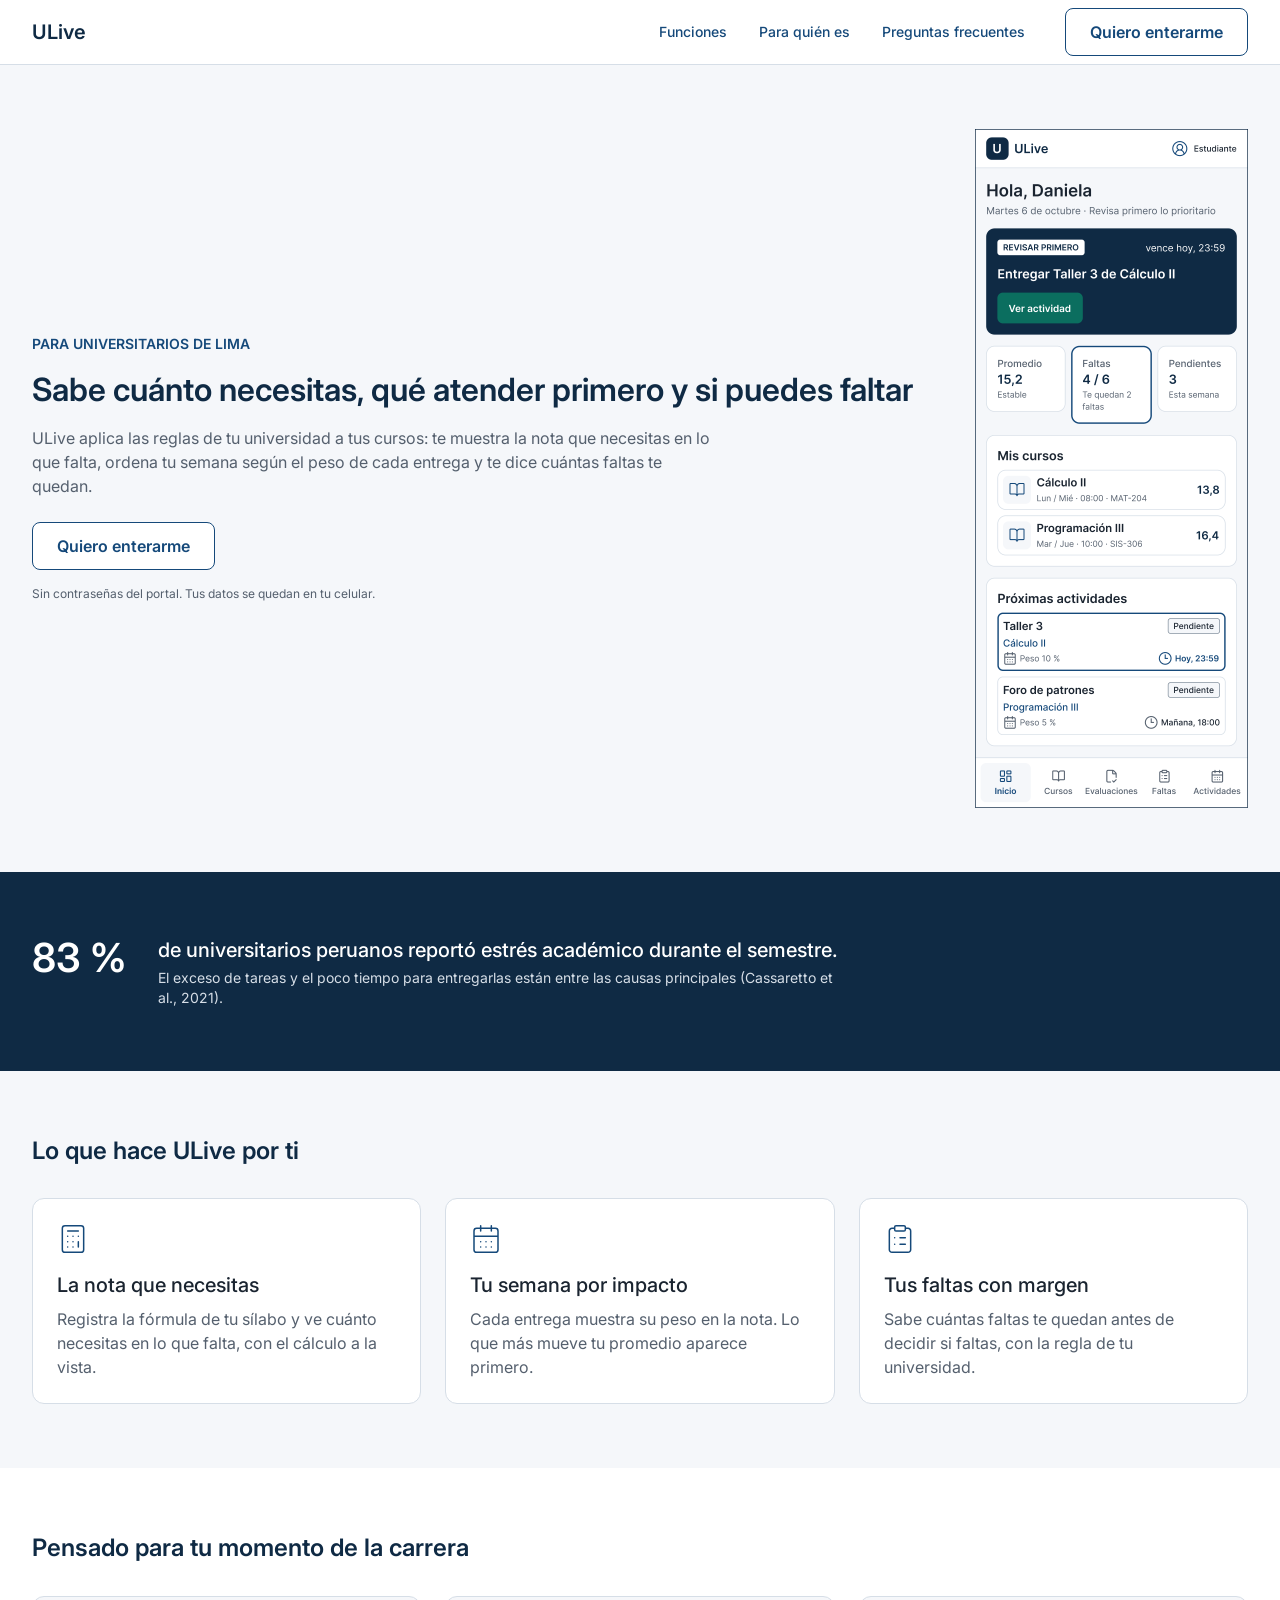
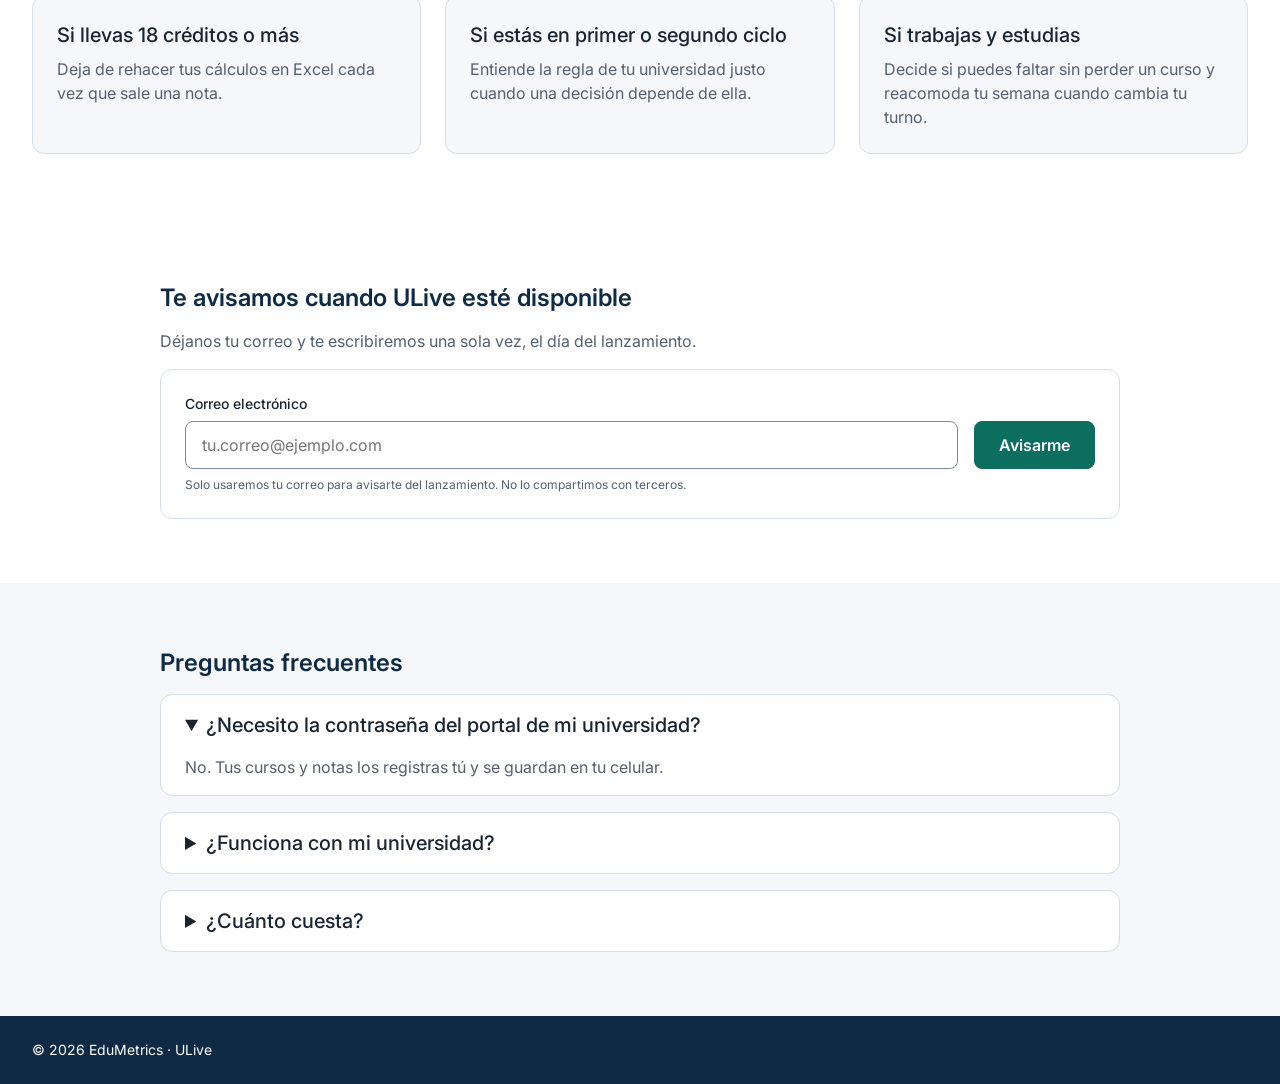
==== index.html @ b5608186 "Landing page y prototipo web de ULive" ====
<!DOCTYPE html>
<html lang="es">
<head>
  <meta charset="UTF-8">
  <meta name="viewport" content="width=device-width, initial-scale=1.0">
  <meta name="description" content="ULive conoce las reglas de tu universidad y las convierte en cálculos: cuánto necesitas en lo que te falta, qué entrega pesa más esta semana y cuántas faltas te quedan.">
  <meta name="keywords" content="ULive, universitarios, Lima, notas, faltas, gestión del tiempo académico">
  <meta name="author" content="EduMetrics">
  <title>ULive: notas, entregas y faltas según las reglas de tu universidad</title>
  <!-- Fuente Inter desde Google Fonts (pesos 400, 500 y 600) -->
  <link rel="stylesheet" href="https://fonts.googleapis.com/css2?family=Inter:wght@400;500;600&display=swap">
  <link rel="stylesheet" href="css/base.css">
  <link rel="stylesheet" href="css/landing.css">
</head>
<body>

  <!-- Encabezado con la marca y la navegación a las secciones -->
  <header class="encabezado">
    <div class="contenedor barra">
      <a class="marca" href="#inicio">ULive</a>
      <nav class="navegacion" aria-label="Secciones de la página">
        <ul>
          <li><a href="#funciones">Funciones</a></li>
          <li><a href="#para-quien-es">Para quién es</a></li>
          <li><a href="#preguntas-frecuentes">Preguntas frecuentes</a></li>
        </ul>
      </nav>
      <a class="boton boton-secundario boton-encabezado" href="#registro">Quiero enterarme</a>
    </div>
  </header>

  <main>

    <!-- 1. Qué resuelve ULive -->
    <section id="inicio" class="seccion portada">
      <div class="contenedor portada-fila">
        <div class="portada-texto">
          <p class="antetitulo">Para universitarios de Lima</p>
          <h1>Sabe cuánto necesitas, qué atender primero y si puedes faltar</h1>
          <p class="portada-descripcion">ULive aplica las reglas de tu universidad a tus cursos: te muestra la nota que necesitas en lo que falta, ordena tu semana según el peso de cada entrega y te dice cuántas faltas te quedan.</p>
          <div class="acciones">
            <a class="boton boton-secundario" href="#registro">Quiero enterarme</a>
          </div>
          <p class="texto-auxiliar">Sin contraseñas del portal. Tus datos se quedan en tu celular.</p>
        </div>
        <img class="vista-previa" src="img/vista-previa-app.png" alt="Vista previa de la pantalla de inicio de ULive: saludo a Daniela, la entrega prioritaria del Taller 3 de Cálculo II que vence hoy, promedio 15,2, 4 de 6 faltas usadas, 3 pendientes, sus cursos Cálculo II y Programación III y sus próximas actividades.">
      </div>
    </section>

    <!-- 2. Dato del problema -->
    <section id="problema" class="seccion problema">
      <div class="contenedor problema-fila">
        <p class="dato-cifra dato-numerico">83 %</p>
        <div class="problema-texto">
          <p class="dato-frase">de universitarios peruanos reportó estrés académico durante el semestre.</p>
          <p class="dato-fuente">El exceso de tareas y el poco tiempo para entregarlas están entre las causas principales (Cassaretto et al., 2021).</p>
        </div>
      </div>
    </section>

    <!-- 3. Funciones principales -->
    <section id="funciones" class="seccion funciones">
      <div class="contenedor">
        <h2>Lo que hace ULive por ti</h2>
        <div class="tarjetas">
          <article class="tarjeta tarjeta-funcion">
            <img class="icono-funcion" src="img/calculadora.svg" alt="">
            <h3>La nota que necesitas</h3>
            <p>Registra la fórmula de tu sílabo y ve cuánto necesitas en lo que falta, con el cálculo a la vista.</p>
          </article>
          <article class="tarjeta tarjeta-funcion">
            <img class="icono-funcion" src="img/calendario.svg" alt="">
            <h3>Tu semana por impacto</h3>
            <p>Cada entrega muestra su peso en la nota. Lo que más mueve tu promedio aparece primero.</p>
          </article>
          <article class="tarjeta tarjeta-funcion">
            <img class="icono-funcion" src="img/portapapeles.svg" alt="">
            <h3>Tus faltas con margen</h3>
            <p>Sabe cuántas faltas te quedan antes de decidir si faltas, con la regla de tu universidad.</p>
          </article>
        </div>
      </div>
    </section>

    <!-- 4. Beneficio para cada segmento -->
    <section id="para-quien-es" class="seccion segmentos">
      <div class="contenedor">
        <h2>Pensado para tu momento de la carrera</h2>
        <div class="tarjetas">
          <article class="tarjeta tarjeta-segmento">
            <h3>Si llevas 18 créditos o más</h3>
            <p>Deja de rehacer tus cálculos en Excel cada vez que sale una nota.</p>
          </article>
          <article class="tarjeta tarjeta-segmento">
            <h3>Si estás en primer o segundo ciclo</h3>
            <p>Entiende la regla de tu universidad justo cuando una decisión depende de ella.</p>
          </article>
          <article class="tarjeta tarjeta-segmento">
            <h3>Si trabajas y estudias</h3>
            <p>Decide si puedes faltar sin perder un curso y reacomoda tu semana cuando cambia tu turno.</p>
          </article>
        </div>
      </div>
    </section>

    <!-- 5. Registro de interesados -->
    <section id="registro" class="seccion registro">
      <div class="contenedor contenedor-estrecho">
        <h2>Te avisamos cuando ULive esté disponible</h2>
        <p class="registro-descripcion">Déjanos tu correo y te escribiremos una sola vez, el día del lanzamiento.</p>

        <!-- Tarjeta del registro: primero muestra el formulario y, tras un envío válido, la confirmación -->
        <div id="tarjeta-registro" class="tarjeta-registro">
          <form id="form-registro" class="formulario" action="#">
            <label for="correo">Correo electrónico</label>
            <div class="campo-fila">
              <input type="text" id="correo" class="campo" placeholder="tu.correo@ejemplo.com" aria-describedby="error-correo" aria-invalid="false">
              <button type="submit" class="boton boton-principal">Avisarme</button>
            </div>
            <p id="error-correo" class="mensaje-error"></p>
            <p class="texto-auxiliar">Solo usaremos tu correo para avisarte del lanzamiento. No lo compartimos con terceros.</p>
          </form>

          <!-- Confirmación (J27). El párrafo role="status" existe y está visible desde que carga
               la página (vacío, sin alto); el escudo y el detalle empiezan ocultos -->
          <div class="confirmacion">
            <img id="icono-confirmacion" class="icono-confirmacion" src="img/escudo-check.svg" alt="">
            <div class="confirmacion-texto">
              <p id="confirmacion" class="confirmacion-titulo" role="status"></p>
              <p id="confirmacion-detalle" class="confirmacion-detalle">Revisa tu bandeja de entrada el día del lanzamiento. Puedes darte de baja desde el mismo correo.</p>
            </div>
          </div>
        </div>
      </div>
    </section>

    <!-- 6. Preguntas frecuentes (sin JavaScript) -->
    <section id="preguntas-frecuentes" class="seccion preguntas">
      <div class="contenedor contenedor-estrecho">
        <h2>Preguntas frecuentes</h2>
        <details class="pregunta" open>
          <summary>¿Necesito la contraseña del portal de mi universidad?</summary>
          <p>No. Tus cursos y notas los registras tú y se guardan en tu celular.</p>
        </details>
        <details class="pregunta">
          <summary>¿Funciona con mi universidad?</summary>
          <p>Empezamos con universidades privadas de Lima. Al configurar la app eliges tu universidad y ULive aplica sus reglas de notas e inasistencias. Si tu curso usa una fórmula distinta, la registras tal como aparece en tu sílabo.</p>
        </details>
        <details class="pregunta">
          <summary>¿Cuánto cuesta?</summary>
          <p>Todavía estamos definiendo el precio. Si te registras, serás de los primeros en saberlo.</p>
        </details>
      </div>
    </section>

  </main>

  <footer class="pie">
    <div class="contenedor">
      <p>© 2026 EduMetrics · ULive</p>
    </div>
  </footer>

  <script src="js/landing.js"></script>
</body>
</html>
---- css/base.css ----
/*
  ULive · Hoja de estilos base
  La comparten la landing y la app: tokens, tipografía, botones y campos.

  Tokens de color (se repiten como valores literales; no hay variables CSS):
  | Token              | Hex     | Uso                                                        |
  |--------------------|---------|------------------------------------------------------------|
  | Fondo              | #F5F7FA | Fondo general (60 %)                                       |
  | Superficie         | #FFFFFF | Tarjetas, formularios y modales                            |
  | Primario           | #15497A | Encabezado, navegación, títulos, botón secundario (30 %)   |
  | Primario oscuro    | #0F2A44 | Estado :active y títulos de sección                        |
  | Acento             | #0B6E5F | Acción principal de cada pantalla (10 %)                   |
  | Texto principal    | #1A2430 | Cuerpo de texto, notas y cifras                            |
  | Texto secundario   | #55606E | Etiquetas, descripciones y textos de ayuda                 |
  | Estado seguro      | #1B7F4B | Curso aprobado, margen holgado, confirmaciones             |
  | Estado de atención | #8A5A00 | Curso que depende del final, margen reducido               |
  | Estado de riesgo   | #B3261E | Riesgo de desaprobar, umbral superado, errores             |
  | Borde interactivo  | #7D8B99 | Bordes de campos, selectores y tarjetas seleccionables     |
  | Divisor            | #D6DEE7 | Separadores decorativos                                    |

  Espaciado: solo 4, 8, 16, 24 y 32 px.
  Radios: 4 px etiquetas de estado, 8 px botones/campos/tarjetas de actividad,
  12 px tarjetas de curso y modales.
*/

/* ---------- Reinicio mínimo ---------- */
* {
  box-sizing: border-box;
}

body {
  margin: 0;
  background-color: #F5F7FA;
  color: #1A2430;
  font-family: 'Inter', Arial, Helvetica, sans-serif;
  font-size: 16px;
  font-weight: 400;
  line-height: 1.5;
}

h1, h2, h3, p, ul {
  margin: 0;
}

/* Excepción: con el encabezado fijo, los saltos a #seccion y el foco con Tab
   se detienen más abajo para no quedar tapados por el encabezado.
   Web: 65 px de encabezado + 7 px que sobresale el contorno de foco = 72 px. */
html {
  scroll-padding-top: 72px;
}

/* Foco visible (lectura U3S12): contorno primario separado del elemento */
a:focus-visible,
button:focus-visible,
input:focus-visible,
select:focus-visible,
textarea:focus-visible,
summary:focus-visible {
  outline: 3px solid #15497A;
  outline-offset: 4px;
}

img {
  max-width: 100%;
  height: auto;
}

/* ---------- Tipografía (versión web) ---------- */
h1 {
  color: #0F2A44;
  font-size: 32px;
  font-weight: 600;
  line-height: 1.25;
}

h2 {
  color: #0F2A44;
  font-size: 24px;
  font-weight: 600;
  line-height: 1.3;
}

h3 {
  color: #1A2430;
  font-size: 20px;
  font-weight: 500;
  line-height: 1.4;
}

/* Párrafos con longitud de línea de unos 75 caracteres */
p {
  max-width: 680px;
}

/* Cuerpo destacado */
.texto-destacado {
  font-weight: 500;
}

/* Etiqueta */
label,
.etiqueta {
  color: #1A2430;
  font-size: 14px;
  font-weight: 500;
  line-height: 1.4;
}

/* Dato numérico grande */
.dato-numerico {
  font-size: 40px;
  font-weight: 600;
  line-height: 1.1;
}

/* Texto auxiliar */
.texto-auxiliar {
  color: #55606E;
  font-size: 12px;
  font-weight: 400;
  line-height: 1.4;
}

/* ---------- Contenedores ---------- */
.contenedor {
  max-width: 1344px;
  margin: 0 auto;
  padding: 0 32px;
}

/* ---------- Botones ---------- */
/* 8 + 30 + 8 + 2 de borde = 48 px de alto, como en el mockup */
.boton {
  display: block;
  min-height: 44px;
  padding: 8px 24px;
  border: 1px solid #15497A;
  border-radius: 8px;
  font-family: 'Inter', Arial, Helvetica, sans-serif;
  font-size: 16px;
  font-weight: 600;
  line-height: 30px;
  text-align: center;
  text-decoration: none;
  white-space: nowrap;
  cursor: pointer;
}

/* Botón secundario: borde y texto primario sobre superficie */
.boton-secundario {
  background-color: #FFFFFF;
  color: #15497A;
}

.boton-secundario:hover {
  text-decoration: underline;
}

.boton-secundario:active {
  border-color: #0F2A44;
  color: #0F2A44;
}

/* Botón principal: el único elemento con color de acento */
.boton-principal {
  background-color: #0B6E5F;
  border-color: #0B6E5F;
  color: #FFFFFF;
}

.boton-principal:hover {
  text-decoration: underline;
}

.boton-principal:active {
  background-color: #0F2A44;
  border-color: #0F2A44;
}

/* ---------- Campos ---------- */
.campo {
  display: block;
  width: 100%;
  min-height: 44px;
  padding: 8px 16px;
  border: 1px solid #7D8B99;
  border-radius: 8px;
  background-color: #FFFFFF;
  color: #1A2430;
  font-family: 'Inter', Arial, Helvetica, sans-serif;
  font-size: 16px;
  font-weight: 400;
  line-height: 30px;
}

.campo:hover {
  border-color: #15497A;
}

/* Mensajes de error junto al campo */
.mensaje-error {
  color: #B3261E;
  font-size: 14px;
  font-weight: 500;
  line-height: 1.4;
}

/* ---------- Móvil ---------- */
@media screen and (max-width: 800px) {
  h1 {
    font-size: 24px;
  }

  h2 {
    font-size: 20px;
  }

  h3 {
    font-size: 18px;
  }

  .dato-numerico {
    font-size: 32px;
  }

  .contenedor {
    padding: 0 16px;
  }

  /* Móvil: 114 px de encabezado + 7 px del contorno, redondeado a 124 px */
  html {
    scroll-padding-top: 124px;
  }
}
---- css/landing.css ----
/*
  ULive · Estilos de la landing page
  Primero la versión web (1440 px) y al final la media query móvil.
  Los colores salen de la tabla de tokens de css/base.css.
*/

/* ---------- Secciones ---------- */
/* 32 px de la sección + 32 px del contenedor = 64 px arriba y abajo */
.seccion {
  padding: 32px 0;
}

.seccion .contenedor {
  padding: 32px;
}

/* Contenedor angosto para el formulario y las preguntas */
.contenedor-estrecho {
  max-width: 1024px;
}

/* ---------- Encabezado ---------- */
/* Excepción: el encabezado queda fijo arriba al desplazarse.
   Usa la misma excepción de navegación fija que el menú lateral y la barra inferior de la app. */
.encabezado {
  position: sticky;
  top: 0;
  background-color: #FFFFFF;
  border-bottom: 1px solid #D6DEE7;
}

.barra {
  display: flex;
  flex-direction: row;
  padding-top: 8px;
  padding-bottom: 8px;
}

/* El margen automático empuja la navegación y el botón a la derecha */
.marca {
  display: block;
  margin-right: auto;
  min-height: 44px;
  color: #0F2A44;
  font-size: 20px;
  font-weight: 600;
  line-height: 48px;
  text-decoration: none;
}

.marca:hover {
  text-decoration: underline;
}

.navegacion ul {
  display: flex;
  flex-direction: row;
  padding: 0;
}

.navegacion li {
  display: block;
  margin-left: 16px;
}

.navegacion a {
  display: block;
  min-height: 44px;
  padding: 0 8px;
  color: #15497A;
  font-size: 14px;
  font-weight: 500;
  line-height: 48px;
  text-decoration: none;
}

.navegacion a:hover {
  text-decoration: underline;
}

.navegacion a:active {
  color: #0F2A44;
}

.boton-encabezado {
  margin-left: 32px;
}

/* ---------- Primera sección ---------- */
.portada-fila {
  display: flex;
  flex-direction: row;
}

/* Márgenes automáticos arriba y abajo: centra el texto junto a la imagen */
.portada-texto {
  flex: 1;
  margin-top: auto;
  margin-bottom: auto;
}

.antetitulo {
  color: #15497A;
  font-size: 14px;
  font-weight: 600;
  line-height: 1.4;
  text-transform: uppercase;
}

.portada-texto h1 {
  margin-top: 16px;
}

.portada-descripcion {
  margin-top: 16px;
  color: #55606E;
}

.acciones {
  display: flex;
  flex-direction: row;
  margin-top: 24px;
}

.portada-texto .texto-auxiliar {
  margin-top: 16px;
}

.vista-previa {
  display: block;
  width: 273px;
  margin-left: 32px;
}

/* ---------- Dato del problema ---------- */
.problema {
  background-color: #0F2A44;
}

.problema-fila {
  display: flex;
  flex-direction: row;
}

.dato-cifra {
  color: #FFFFFF;
  white-space: nowrap;
}

.problema-texto {
  margin-top: auto;
  margin-bottom: auto;
  margin-left: 32px;
}

.dato-frase {
  color: #FFFFFF;
  font-size: 20px;
  font-weight: 500;
  line-height: 1.4;
}

.dato-fuente {
  margin-top: 4px;
  color: #D6DEE7;
  font-size: 14px;
  font-weight: 400;
  line-height: 1.4;
}

/* ---------- Tarjetas (funciones y segmentos) ---------- */
.funciones h2,
.segmentos h2 {
  margin-bottom: 32px;
}

.tarjetas {
  display: flex;
  flex-direction: row;
  flex-wrap: wrap;
}

.tarjeta {
  flex: 1;
  margin-left: 24px;
  padding: 24px;
  border: 1px solid #D6DEE7;
  border-radius: 12px;
}

.tarjeta:first-child {
  margin-left: 0;
}

.tarjeta p {
  margin-top: 8px;
  color: #55606E;
}

.tarjeta-funcion {
  background-color: #FFFFFF;
}

.icono-funcion {
  display: block;
  width: 32px;
  height: 32px;
  margin-bottom: 16px;
}

.segmentos {
  background-color: #FFFFFF;
}

.tarjeta-segmento {
  background-color: #F5F7FA;
}

/* ---------- Registro de interesados ---------- */
.registro {
  background-color: #FFFFFF;
}

.registro-descripcion {
  margin-top: 16px;
  color: #55606E;
}

/* Tarjeta que contiene el formulario y la confirmación */
.tarjeta-registro {
  margin-top: 16px;
  padding: 24px;
  border: 1px solid #D6DEE7;
  border-radius: 12px;
  background-color: #FFFFFF;
}

.formulario label {
  display: block;
  margin-bottom: 8px;
}

.campo-fila {
  display: flex;
  flex-direction: row;
}

.campo-fila .campo {
  flex: 1;
}

.campo-fila .boton {
  margin-left: 16px;
}

.formulario .mensaje-error {
  margin-top: 8px;
}

.formulario .texto-auxiliar {
  margin-top: 8px;
}

/* La fila de confirmación siempre está en la página. Mientras el párrafo de
   estado está vacío y el escudo y el detalle están ocultos, no ocupa alto. */
.confirmacion {
  display: flex;
  flex-direction: row;
}

/* Empiezan ocultos; el JS los muestra con display: block */
.icono-confirmacion,
.confirmacion-detalle {
  display: none;
}

.icono-confirmacion {
  width: 28px;
  height: 28px;
  margin-top: auto;
  margin-bottom: auto;
}

.confirmacion-texto {
  flex: 1;
  margin-left: 16px;
}

.confirmacion-texto p {
  color: #55606E;
}

.confirmacion-texto .confirmacion-detalle {
  margin-top: 4px;
}

.confirmacion-texto .confirmacion-titulo {
  color: #1B7F4B;
  font-size: 20px;
  font-weight: 600;
  line-height: 1.4;
}

/* ---------- Preguntas frecuentes ---------- */
.pregunta {
  margin-top: 16px;
  border: 1px solid #D6DEE7;
  border-radius: 12px;
  background-color: #FFFFFF;
}

.pregunta summary {
  min-height: 44px;
  padding: 16px 24px;
  color: #1A2430;
  font-size: 20px;
  font-weight: 500;
  line-height: 1.4;
  cursor: pointer;
}

.pregunta summary:hover {
  text-decoration: underline;
}

.pregunta p {
  padding: 0 24px 16px 24px;
  color: #55606E;
}

/* ---------- Pie de página ---------- */
.pie {
  background-color: #0F2A44;
}

.pie .contenedor {
  padding-top: 24px;
  padding-bottom: 24px;
}

.pie p {
  color: #FFFFFF;
  font-size: 14px;
  font-weight: 400;
  line-height: 1.4;
}

/* =========================================================
   Móvil: una sola columna y márgenes laterales de 16 px
   ========================================================= */
@media screen and (max-width: 800px) {
  .seccion {
    padding: 16px 0;
  }

  .seccion .contenedor {
    padding: 16px;
  }

  /* Encabezado compacto en dos filas: marca arriba y enlaces debajo.
     Así el encabezado fijo ocupa unos 113 px y no 170 px de la pantalla. */
  .barra {
    flex-wrap: wrap;
  }

  .navegacion {
    width: 100%;
  }

  .navegacion ul {
    display: block;
    line-height: 48px;
  }

  /* Enlaces en línea; el relleno vertical da un área táctil de unos 49 px */
  .navegacion li {
    display: inline;
    margin-left: 0;
  }

  .navegacion a {
    display: inline;
    padding: 16px 4px;
  }

  /* El mismo botón está en la primera sección, justo debajo */
  .boton-encabezado {
    display: none;
  }

  /* Primera sección: el texto primero y la vista previa debajo */
  .portada-fila {
    flex-direction: column;
  }

  .vista-previa {
    margin: 32px auto 0 auto;
  }

  .problema-fila {
    flex-direction: column;
  }

  .problema-texto {
    margin-top: 8px;
    margin-left: 0;
  }

  .dato-frase {
    font-size: 18px;
  }

  .funciones h2,
  .segmentos h2 {
    margin-bottom: 16px;
  }

  .tarjetas {
    flex-direction: column;
  }

  .tarjeta {
    margin-top: 16px;
    margin-left: 0;
    padding: 16px;
  }

  .tarjeta:first-child {
    margin-top: 0;
  }

  .tarjeta-registro {
    padding: 16px;
  }

  /* Campo y botón apilados */
  .campo-fila {
    flex-direction: column;
  }

  .campo-fila .boton {
    margin-top: 8px;
    margin-left: 0;
  }

  .confirmacion-texto .confirmacion-titulo {
    font-size: 18px;
  }

  .pregunta summary {
    padding: 16px;
    font-size: 18px;
  }

  .pregunta p {
    padding: 0 16px 16px 16px;
  }

  .pie .contenedor {
    padding-top: 16px;
    padding-bottom: 16px;
  }
}
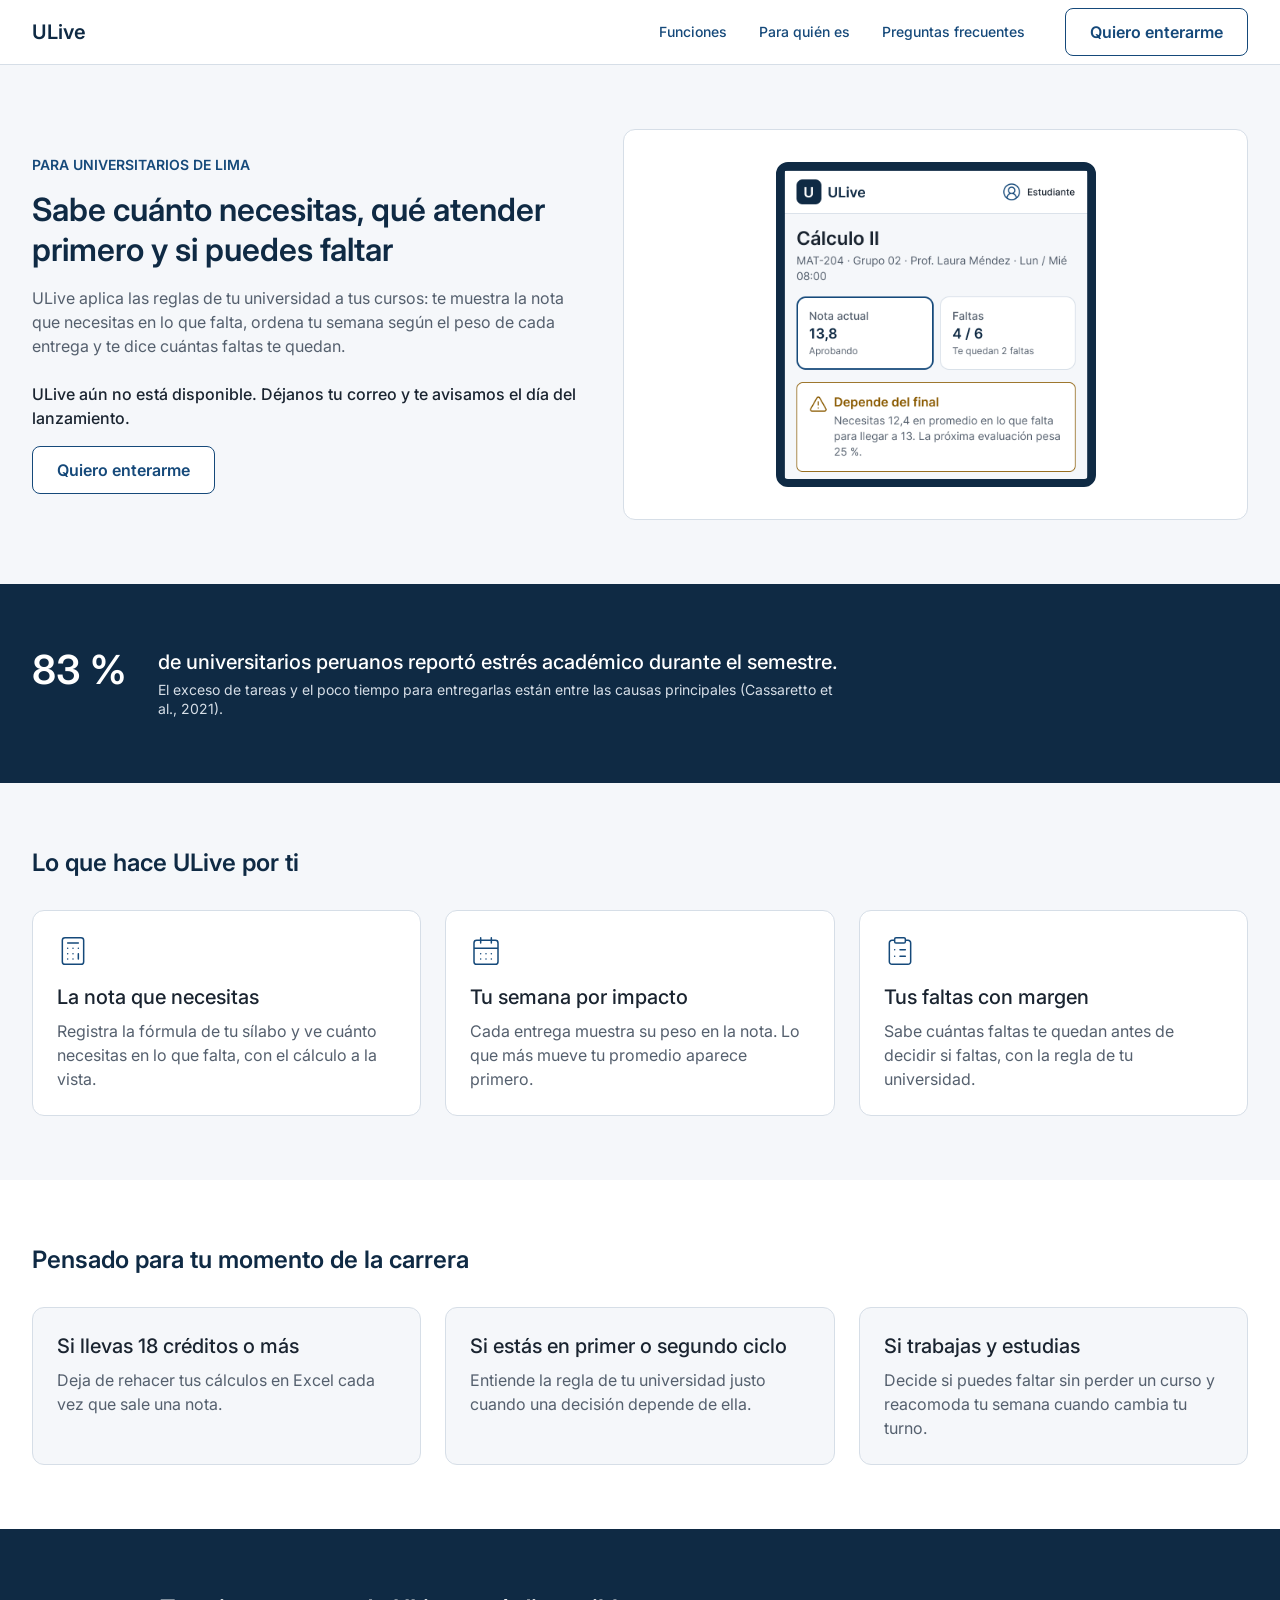
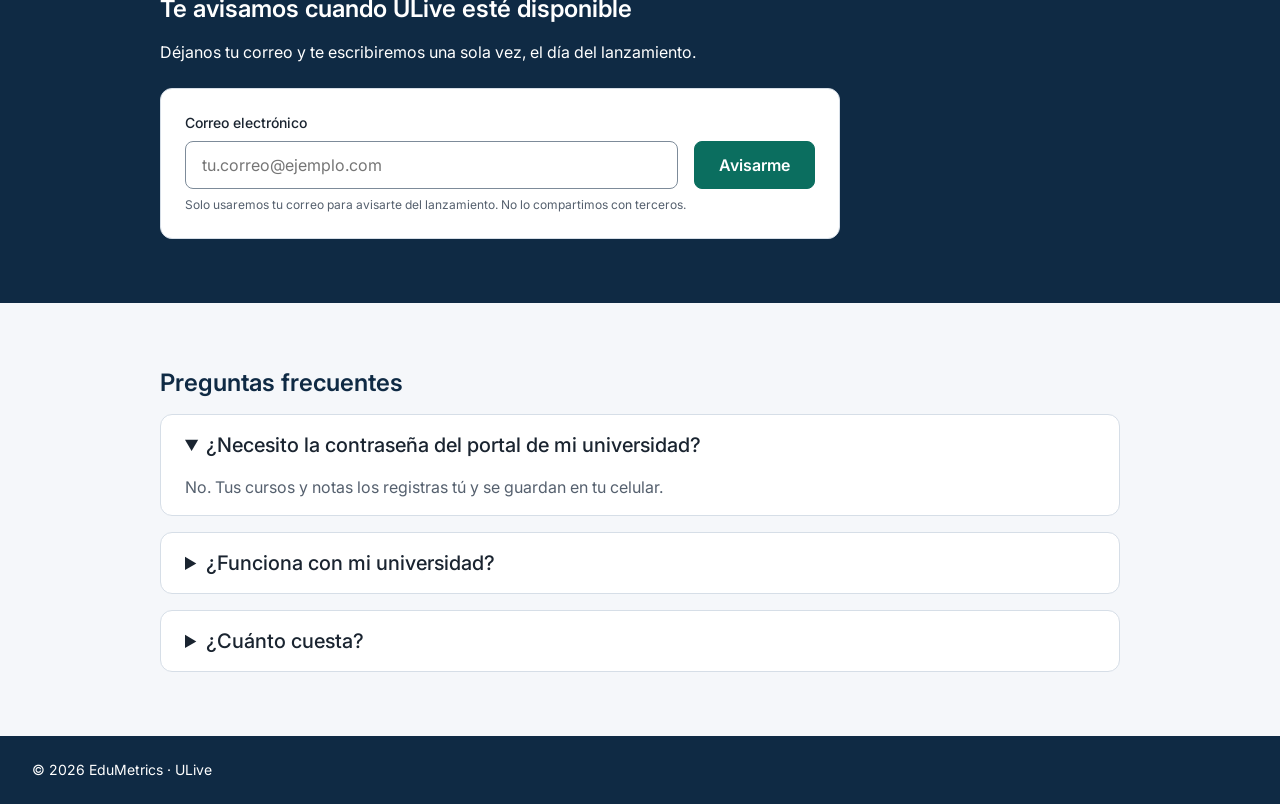
==== commit bbca9527: "Landing: correcciones de la auditoría (harden, recorte de J14, diseño plano)" ====
--- a/index.html
+++ b/index.html
@@ -38,12 +38,17 @@
           <p class="antetitulo">Para universitarios de Lima</p>
           <h1>Sabe cuánto necesitas, qué atender primero y si puedes faltar</h1>
           <p class="portada-descripcion">ULive aplica las reglas de tu universidad a tus cursos: te muestra la nota que necesitas en lo que falta, ordena tu semana según el peso de cada entrega y te dice cuántas faltas te quedan.</p>
+          <p class="portada-aviso texto-destacado">ULive aún no está disponible. Déjanos tu correo y te avisamos el día del lanzamiento.</p>
           <div class="acciones">
             <a class="boton boton-secundario" href="#registro">Quiero enterarme</a>
           </div>
-          <p class="texto-auxiliar">Sin contraseñas del portal. Tus datos se quedan en tu celular.</p>
         </div>
-        <img class="vista-previa" src="img/vista-previa-app.png" alt="Vista previa de la pantalla de inicio de ULive: saludo a Daniela, la entrega prioritaria del Taller 3 de Cálculo II que vence hoy, promedio 15,2, 4 de 6 faltas usadas, 3 pendientes, sus cursos Cálculo II y Programación III y sus próximas actividades.">
+        <!-- Escenario de la vista previa: la imagen de fondo va aquí y no detrás del texto -->
+        <div class="portada-escenario">
+          <div class="telefono">
+            <img class="vista-previa" src="img/vista-previa-recorte.png" width="780" height="792" alt="Vista previa del detalle del curso Cálculo II en ULive: nota actual 13,8 (aprobando), 4 de 6 faltas usadas con 2 restantes y el aviso «Depende del final: necesitas 12,4 en promedio en lo que falta para llegar a 13; la próxima evaluación pesa 25 %».">
+          </div>
+        </div>
       </div>
     </section>
 
@@ -111,13 +116,14 @@
 
         <!-- Tarjeta del registro: primero muestra el formulario y, tras un envío válido, la confirmación -->
         <div id="tarjeta-registro" class="tarjeta-registro">
-          <form id="form-registro" class="formulario" action="#">
+          <form id="form-registro" class="formulario" action="#" novalidate>
             <label for="correo">Correo electrónico</label>
             <div class="campo-fila">
-              <input type="text" id="correo" class="campo" placeholder="tu.correo@ejemplo.com" aria-describedby="error-correo" aria-invalid="false">
+              <input type="email" id="correo" class="campo" placeholder="tu.correo@ejemplo.com" aria-describedby="error-correo" aria-invalid="false">
               <button type="submit" class="boton boton-principal">Avisarme</button>
             </div>
-            <p id="error-correo" class="mensaje-error"></p>
+            <!-- role="status": el lector de pantalla anuncia el error al aparecer, también en blur -->
+            <p id="error-correo" class="mensaje-error" role="status"></p>
             <p class="texto-auxiliar">Solo usaremos tu correo para avisarte del lanzamiento. No lo compartimos con terceros.</p>
           </form>
 
@@ -128,6 +134,8 @@
             <div class="confirmacion-texto">
               <p id="confirmacion" class="confirmacion-titulo" role="status"></p>
               <p id="confirmacion-detalle" class="confirmacion-detalle">Revisa tu bandeja de entrada el día del lanzamiento. Puedes darte de baja desde el mismo correo.</p>
+              <!-- Empieza oculto; tras confirmar vuelve a mostrar el formulario con el correo escrito -->
+              <a id="usar-otro-correo" class="enlace-otro-correo" href="#registro">Usar otro correo</a>
             </div>
           </div>
         </div>
--- a/css/landing.css
+++ b/css/landing.css
@@ -92,11 +92,17 @@
   flex-direction: row;
 }
 
-/* Márgenes automáticos arriba y abajo: centra el texto junto a la imagen */
+/* Márgenes automáticos arriba y abajo: centra el texto junto al escenario.
+   Texto y escenario se reparten el ancho en dos mitades. */
 .portada-texto {
   flex: 1;
   margin-top: auto;
   margin-bottom: auto;
+}
+
+/* El título se corta en dos líneas en vez de cruzar toda la página */
+.portada-texto h1 {
+  max-width: 560px;
 }
 
 .antetitulo {
@@ -116,20 +122,45 @@
   color: #55606E;
 }
 
+/* Aviso de prelanzamiento: cuerpo destacado, justo antes de la acción que lo resuelve */
+.portada-aviso {
+  margin-top: 24px;
+  color: #1A2430;
+}
+
 .acciones {
   display: flex;
   flex-direction: row;
-  margin-top: 24px;
-}
-
-.portada-texto .texto-auxiliar {
   margin-top: 16px;
+}
+
+/* Escenario: superficie donde se apoya el teléfono. La imagen de fondo de la
+   portada va en esta caja (background-image), nunca detrás del texto, para que
+   el contraste AA del texto no dependa de la imagen. */
+.portada-escenario {
+  flex: 1;
+  margin-left: 32px;
+  padding: 32px;
+  border: 1px solid #D6DEE7;
+  border-radius: 12px;
+  background-color: #FFFFFF;
+  background-repeat: no-repeat;
+  background-position: center center;
+}
+
+/* Marco de celular: borde grueso como bisel y radio de tarjeta, sin sombra (diseño plano) */
+.telefono {
+  width: 320px;
+  margin: 0 auto;
+  border: 8px solid #0F2A44;
+  border-radius: 12px;
+  background-color: #0F2A44;
 }
 
 .vista-previa {
   display: block;
-  width: 273px;
-  margin-left: 32px;
+  width: 100%;
+  border-radius: 4px;
 }
 
 /* ---------- Dato del problema ---------- */
@@ -217,18 +248,24 @@
 }
 
 /* ---------- Registro de interesados ---------- */
+/* Banda oscura: la acción principal de la página se separa de los segmentos */
 .registro {
-  background-color: #FFFFFF;
+  background-color: #0F2A44;
+}
+
+.registro h2 {
+  color: #FFFFFF;
 }
 
 .registro-descripcion {
   margin-top: 16px;
-  color: #55606E;
-}
-
-/* Tarjeta que contiene el formulario y la confirmación */
+  color: #FFFFFF;
+}
+
+/* Tarjeta que contiene el formulario y la confirmación (unos 75 caracteres de ancho) */
 .tarjeta-registro {
-  margin-top: 16px;
+  max-width: 680px;
+  margin-top: 24px;
   padding: 24px;
   border: 1px solid #D6DEE7;
   border-radius: 12px;
@@ -292,6 +329,27 @@
 
 .confirmacion-texto .confirmacion-detalle {
   margin-top: 4px;
+}
+
+/* "Usar otro correo": empieza oculto y el JS lo muestra con display: block.
+   Enlace subrayado en primario; al pasar el cursor se quita el subrayado. */
+.confirmacion-texto .enlace-otro-correo {
+  display: none;
+  min-height: 44px;
+  margin-top: 8px;
+  color: #15497A;
+  font-size: 16px;
+  font-weight: 500;
+  line-height: 44px;
+  text-decoration: underline;
+}
+
+.confirmacion-texto .enlace-otro-correo:hover {
+  text-decoration: none;
+}
+
+.confirmacion-texto .enlace-otro-correo:active {
+  color: #0F2A44;
 }
 
 .confirmacion-texto .confirmacion-titulo {
@@ -393,8 +451,14 @@
     flex-direction: column;
   }
 
-  .vista-previa {
-    margin: 32px auto 0 auto;
+  .portada-escenario {
+    margin-top: 24px;
+    margin-left: 0;
+    padding: 8px;
+  }
+
+  .telefono {
+    width: 100%;
   }
 
   .problema-fila {
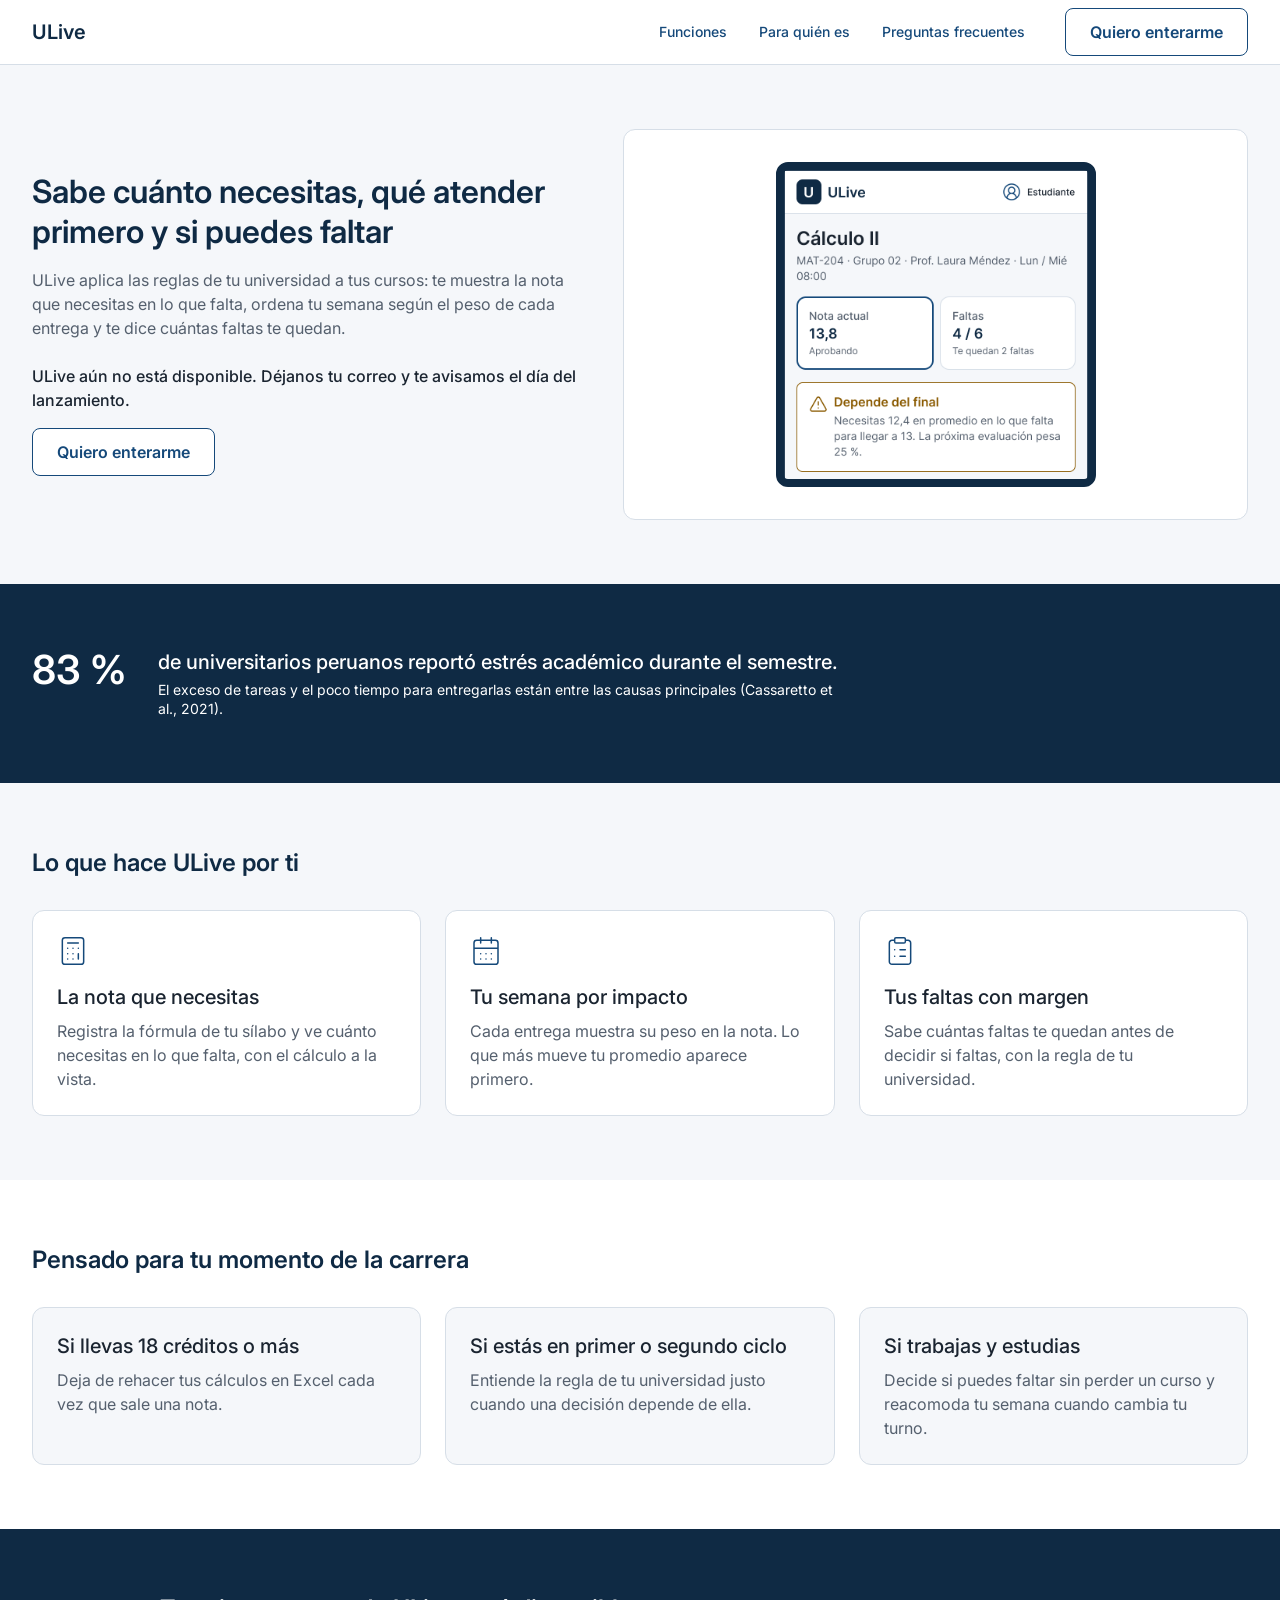
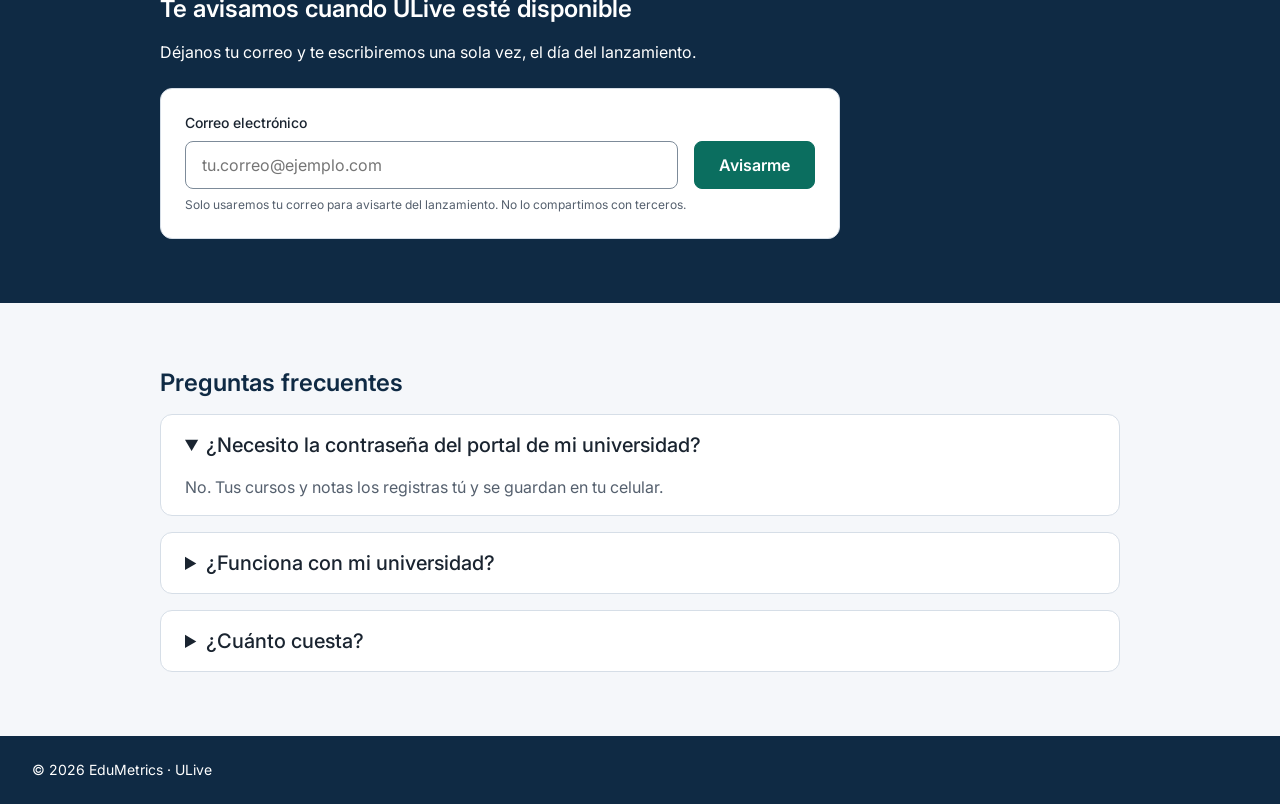
==== commit af8b47a2: "Landing: cierre de la auditoría (autocomplete, antetítulo, limpieza)" ====
--- a/index.html
+++ b/index.html
@@ -35,7 +35,6 @@
     <section id="inicio" class="seccion portada">
       <div class="contenedor portada-fila">
         <div class="portada-texto">
-          <p class="antetitulo">Para universitarios de Lima</p>
           <h1>Sabe cuánto necesitas, qué atender primero y si puedes faltar</h1>
           <p class="portada-descripcion">ULive aplica las reglas de tu universidad a tus cursos: te muestra la nota que necesitas en lo que falta, ordena tu semana según el peso de cada entrega y te dice cuántas faltas te quedan.</p>
           <p class="portada-aviso texto-destacado">ULive aún no está disponible. Déjanos tu correo y te avisamos el día del lanzamiento.</p>
@@ -43,7 +42,7 @@
             <a class="boton boton-secundario" href="#registro">Quiero enterarme</a>
           </div>
         </div>
-        <!-- Escenario de la vista previa: la imagen de fondo va aquí y no detrás del texto -->
+        <!-- Escenario de la vista previa: superficie blanca con el marco de celular -->
         <div class="portada-escenario">
           <div class="telefono">
             <img class="vista-previa" src="img/vista-previa-recorte.png" width="780" height="792" alt="Vista previa del detalle del curso Cálculo II en ULive: nota actual 13,8 (aprobando), 4 de 6 faltas usadas con 2 restantes y el aviso «Depende del final: necesitas 12,4 en promedio en lo que falta para llegar a 13; la próxima evaluación pesa 25 %».">
@@ -119,7 +118,7 @@
           <form id="form-registro" class="formulario" action="#" novalidate>
             <label for="correo">Correo electrónico</label>
             <div class="campo-fila">
-              <input type="email" id="correo" class="campo" placeholder="tu.correo@ejemplo.com" aria-describedby="error-correo" aria-invalid="false">
+              <input type="email" id="correo" class="campo" placeholder="tu.correo@ejemplo.com" autocomplete="email" aria-describedby="error-correo" aria-invalid="false">
               <button type="submit" class="boton boton-principal">Avisarme</button>
             </div>
             <!-- role="status": el lector de pantalla anuncia el error al aparecer, también en blur -->
@@ -134,8 +133,11 @@
             <div class="confirmacion-texto">
               <p id="confirmacion" class="confirmacion-titulo" role="status"></p>
               <p id="confirmacion-detalle" class="confirmacion-detalle">Revisa tu bandeja de entrada el día del lanzamiento. Puedes darte de baja desde el mismo correo.</p>
-              <!-- Empieza oculto; tras confirmar vuelve a mostrar el formulario con el correo escrito -->
-              <a id="usar-otro-correo" class="enlace-otro-correo" href="#registro">Usar otro correo</a>
+              <!-- La fila empieza oculta; el enlace vuelve a mostrar el formulario con el correo escrito.
+                   La fila flex hace que el enlace mida solo su texto y no toda la columna. -->
+              <div id="fila-enlace" class="fila-enlace">
+                <a id="usar-otro-correo" class="enlace-otro-correo" href="#registro">Usar otro correo</a>
+              </div>
             </div>
           </div>
         </div>
--- a/css/landing.css
+++ b/css/landing.css
@@ -105,18 +105,6 @@
   max-width: 560px;
 }
 
-.antetitulo {
-  color: #15497A;
-  font-size: 14px;
-  font-weight: 600;
-  line-height: 1.4;
-  text-transform: uppercase;
-}
-
-.portada-texto h1 {
-  margin-top: 16px;
-}
-
 .portada-descripcion {
   margin-top: 16px;
   color: #55606E;
@@ -134,9 +122,7 @@
   margin-top: 16px;
 }
 
-/* Escenario: superficie donde se apoya el teléfono. La imagen de fondo de la
-   portada va en esta caja (background-image), nunca detrás del texto, para que
-   el contraste AA del texto no dependa de la imagen. */
+/* Escenario: superficie blanca donde se apoya el teléfono */
 .portada-escenario {
   flex: 1;
   margin-left: 32px;
@@ -144,8 +130,6 @@
   border: 1px solid #D6DEE7;
   border-radius: 12px;
   background-color: #FFFFFF;
-  background-repeat: no-repeat;
-  background-position: center center;
 }
 
 /* Marco de celular: borde grueso como bisel y radio de tarjeta, sin sombra (diseño plano) */
@@ -193,7 +177,7 @@
 
 .dato-fuente {
   margin-top: 4px;
-  color: #D6DEE7;
+  color: #FFFFFF;
   font-size: 14px;
   font-weight: 400;
   line-height: 1.4;
@@ -311,11 +295,12 @@
   display: none;
 }
 
+/* El escudo se alinea arriba, con la primera línea del título: 28 px de alto,
+   igual que esa línea en web (20 px × 1.4). Con un correo largo en varias
+   líneas, el ícono sigue marcando el inicio del mensaje. */
 .icono-confirmacion {
   width: 28px;
   height: 28px;
-  margin-top: auto;
-  margin-bottom: auto;
 }
 
 .confirmacion-texto {
@@ -331,12 +316,18 @@
   margin-top: 4px;
 }
 
-/* "Usar otro correo": empieza oculto y el JS lo muestra con display: block.
-   Enlace subrayado en primario; al pasar el cursor se quita el subrayado. */
+/* Fila de "Usar otro correo": empieza oculta y el JS la muestra con display: flex.
+   Como el enlace es un elemento de una fila flex, mide solo su texto y acepta
+   min-height; así el contorno de foco no ocupa toda la columna. */
+.confirmacion-texto .fila-enlace {
+  display: none;
+  flex-direction: row;
+  margin-top: 8px;
+}
+
+/* Enlace subrayado en primario; al pasar el cursor se quita el subrayado */
 .confirmacion-texto .enlace-otro-correo {
-  display: none;
   min-height: 44px;
-  margin-top: 8px;
   color: #15497A;
   font-size: 16px;
   font-weight: 500;
@@ -357,6 +348,9 @@
   font-size: 20px;
   font-weight: 600;
   line-height: 1.4;
+  /* Excepción (ver README): un correo largo sin espacios se corta donde no cabe,
+     en vez de desbordar la tarjeta a 390 px. El texto copiado queda intacto. */
+  overflow-wrap: anywhere;
 }
 
 /* ---------- Preguntas frecuentes ---------- */
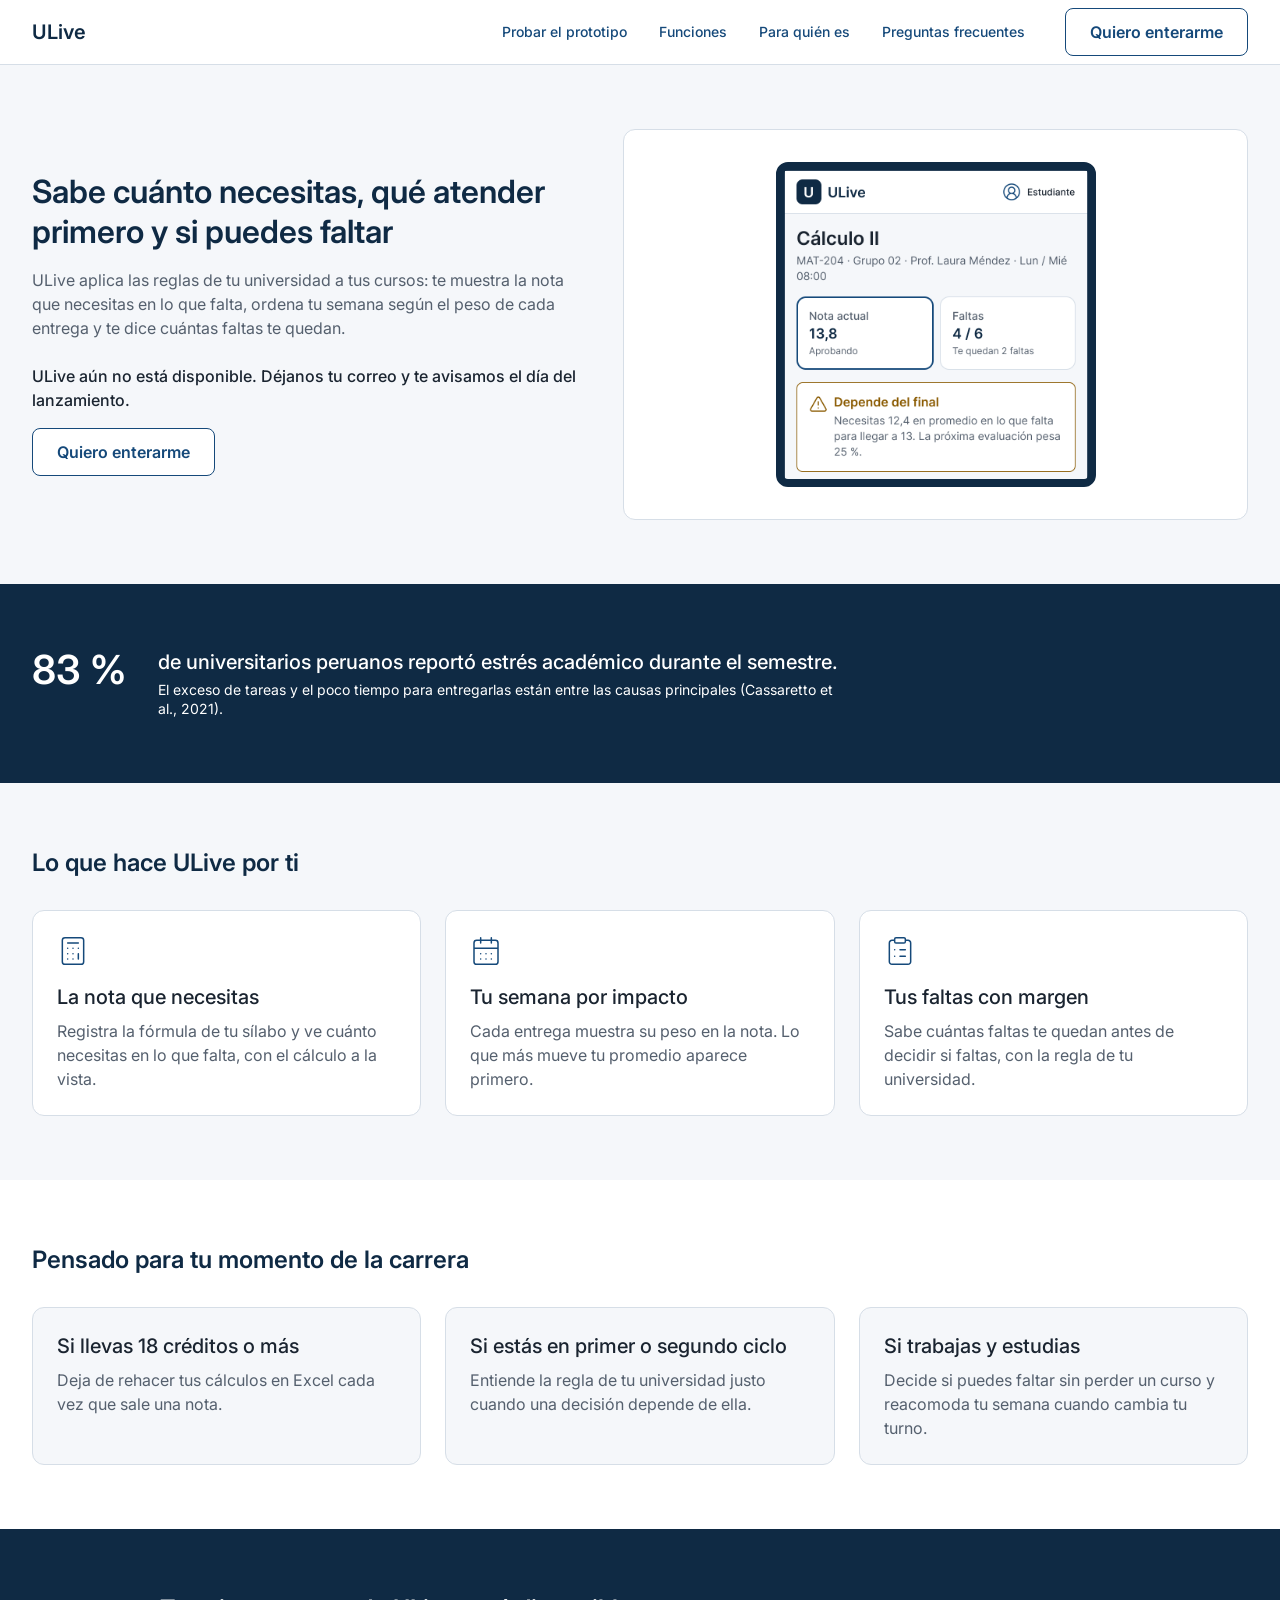
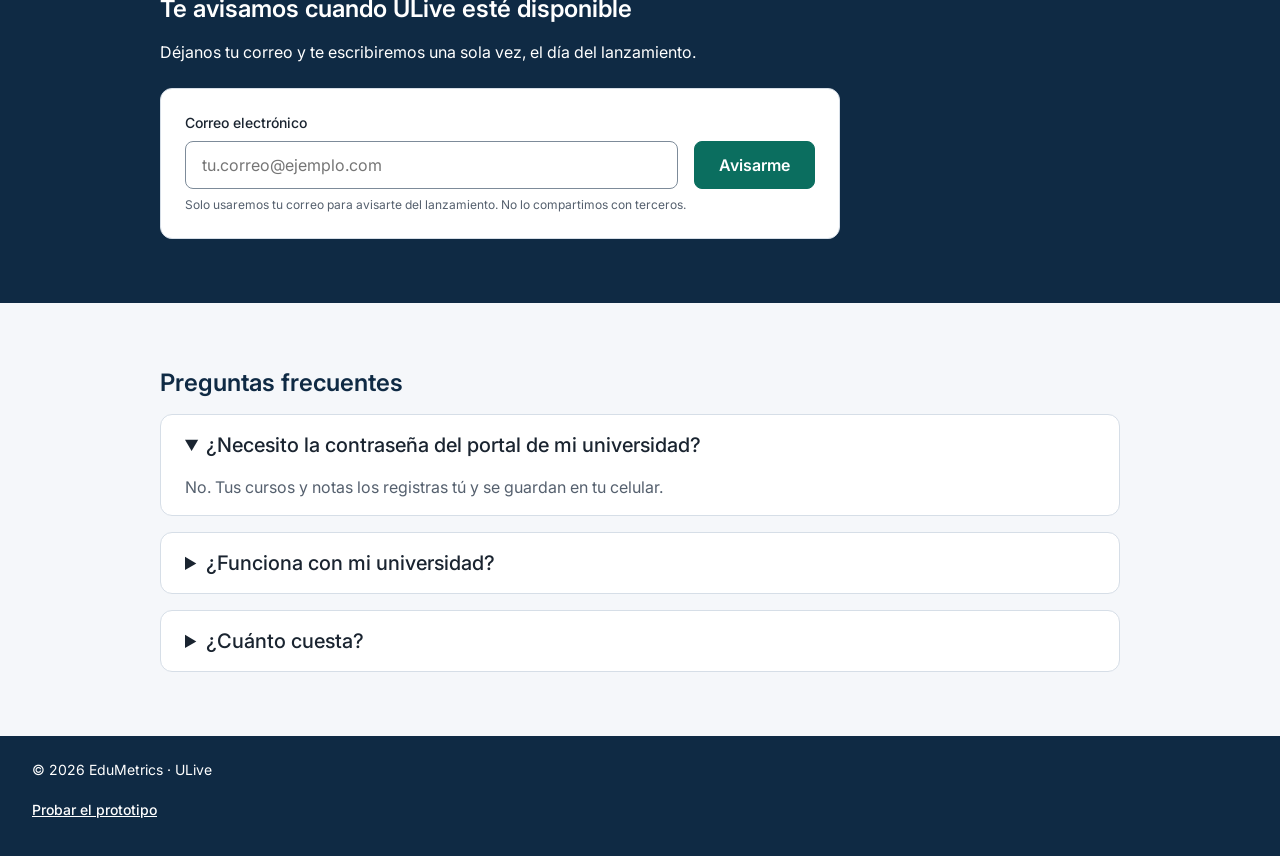
==== commit dd5eafc6: "Landing: enlace al prototipo para verificar las HU desde la URL publicada" ====
--- a/index.html
+++ b/index.html
@@ -18,7 +18,11 @@
   <header class="encabezado">
     <div class="contenedor barra">
       <a class="marca" href="#inicio">ULive</a>
-      <nav class="navegacion" aria-label="Secciones de la página">
+      <nav class="navegacion" aria-label="Navegación principal">
+        <!-- Entrada al prototipo de la app (Bienvenida, inicio del flujo): desde la URL publicada se
+             verifican las 30 HU core. Va fuera de la lista y antes de ella para quedar, en móvil,
+             en la fila de la marca; la lista pasa a la fila de abajo -->
+        <a class="enlace-prototipo" href="app/bienvenida.html">Probar el prototipo</a>
         <ul>
           <li><a href="#funciones">Funciones</a></li>
           <li><a href="#para-quien-es">Para quién es</a></li>
@@ -168,6 +172,7 @@
   <footer class="pie">
     <div class="contenedor">
       <p>© 2026 EduMetrics · ULive</p>
+      <p class="pie-enlace"><a href="app/bienvenida.html">Probar el prototipo</a></p>
     </div>
   </footer>
 
--- a/css/landing.css
+++ b/css/landing.css
@@ -32,6 +32,7 @@
 .barra {
   display: flex;
   flex-direction: row;
+  flex-wrap: wrap;
   padding-top: 8px;
   padding-bottom: 8px;
 }
@@ -52,6 +53,15 @@
   text-decoration: underline;
 }
 
+/* Navegación: "Probar el prototipo" y la lista de secciones en una fila.
+   Los 32 px hasta el botón van aquí y no en el botón: así, cuando el botón pasa a la
+   segunda fila (801 a unos 930 px), queda alineado con la marca y no corrido 32 px */
+.navegacion {
+  display: flex;
+  flex-direction: row;
+  margin-right: 32px;
+}
+
 .navegacion ul {
   display: flex;
   flex-direction: row;
@@ -72,6 +82,7 @@
   font-weight: 500;
   line-height: 48px;
   text-decoration: none;
+  white-space: nowrap;
 }
 
 .navegacion a:hover {
@@ -82,8 +93,12 @@
   color: #0F2A44;
 }
 
-.boton-encabezado {
-  margin-left: 32px;
+/* Entre 801 y unos 930 px la barra no cabe en una fila: con flex-wrap y los enlaces sin
+   partir, el botón pasa a una segunda fila y el encabezado mide 113 px. Los saltos a
+   #seccion se detienen 124 px más abajo, como en móvil (113 + 7 del contorno, redondeado);
+   en web ancha (65 px) quedan 52 px de aire de más. No se agrega otro @media */
+html {
+  scroll-padding-top: 124px;
 }
 
 /* ---------- Primera sección ---------- */
@@ -397,6 +412,32 @@
   line-height: 1.4;
 }
 
+/* Enlace al prototipo en el pie: blanco y subrayado sobre #0F2A44, con área táctil de 44 px */
+/* En fila flex, el enlace solo ocupa el ancho de su texto */
+.pie-enlace {
+  display: flex;
+  flex-direction: row;
+  margin-top: 8px;
+}
+
+.pie-enlace a {
+  display: block;
+  min-height: 44px;
+  color: #FFFFFF;
+  font-weight: 500;
+  line-height: 44px;
+  text-decoration: underline;
+}
+
+.pie-enlace a:hover {
+  text-decoration: none;
+}
+
+/* Contorno de foco blanco: el primario #15497A no se distingue sobre #0F2A44 (como .lateral en la app) */
+.pie a:focus-visible {
+  outline: 3px solid #FFFFFF;
+}
+
 /* =========================================================
    Móvil: una sola columna y márgenes laterales de 16 px
    ========================================================= */
@@ -415,16 +456,40 @@
     flex-wrap: wrap;
   }
 
+  /* "Probar el prototipo" queda en la fila de la marca y la lista en la fila de abajo:
+     - La marca y la navegación miden la mitad cada una, así que entran juntas en la primera fila.
+     - Dentro de la navegación (flex con flex-wrap), el enlace va a la derecha (margen auto)
+       y la lista, de 200 % de ancho, pasa a la segunda línea.
+     - margin-left: -100 % (del ancho de la navegación) lleva la lista al borde izquierdo:
+       ocupa todo el ancho de la barra, debajo de la marca, sin taparla. */
+  /* margin-bottom: auto evita que la marca se estire al alto de las dos filas
+     de la navegación y tape la mitad izquierda de la lista */
+  .marca {
+    width: 50%;
+    margin-bottom: auto;
+  }
+
   .navegacion {
-    width: 100%;
+    width: 50%;
+    margin-right: 0;
+    flex-wrap: wrap;
+  }
+
+  .navegacion .enlace-prototipo {
+    display: block;
+    margin-left: auto;
+    padding: 0 4px;
   }
 
   .navegacion ul {
     display: block;
+    flex: none;
+    width: 200%;
+    margin-left: -100%;
     line-height: 48px;
   }
 
-  /* Enlaces en línea; el relleno vertical da un área táctil de unos 49 px */
+  /* Enlaces de la lista en línea; el relleno vertical da un área táctil de unos 49 px */
   .navegacion li {
     display: inline;
     margin-left: 0;
